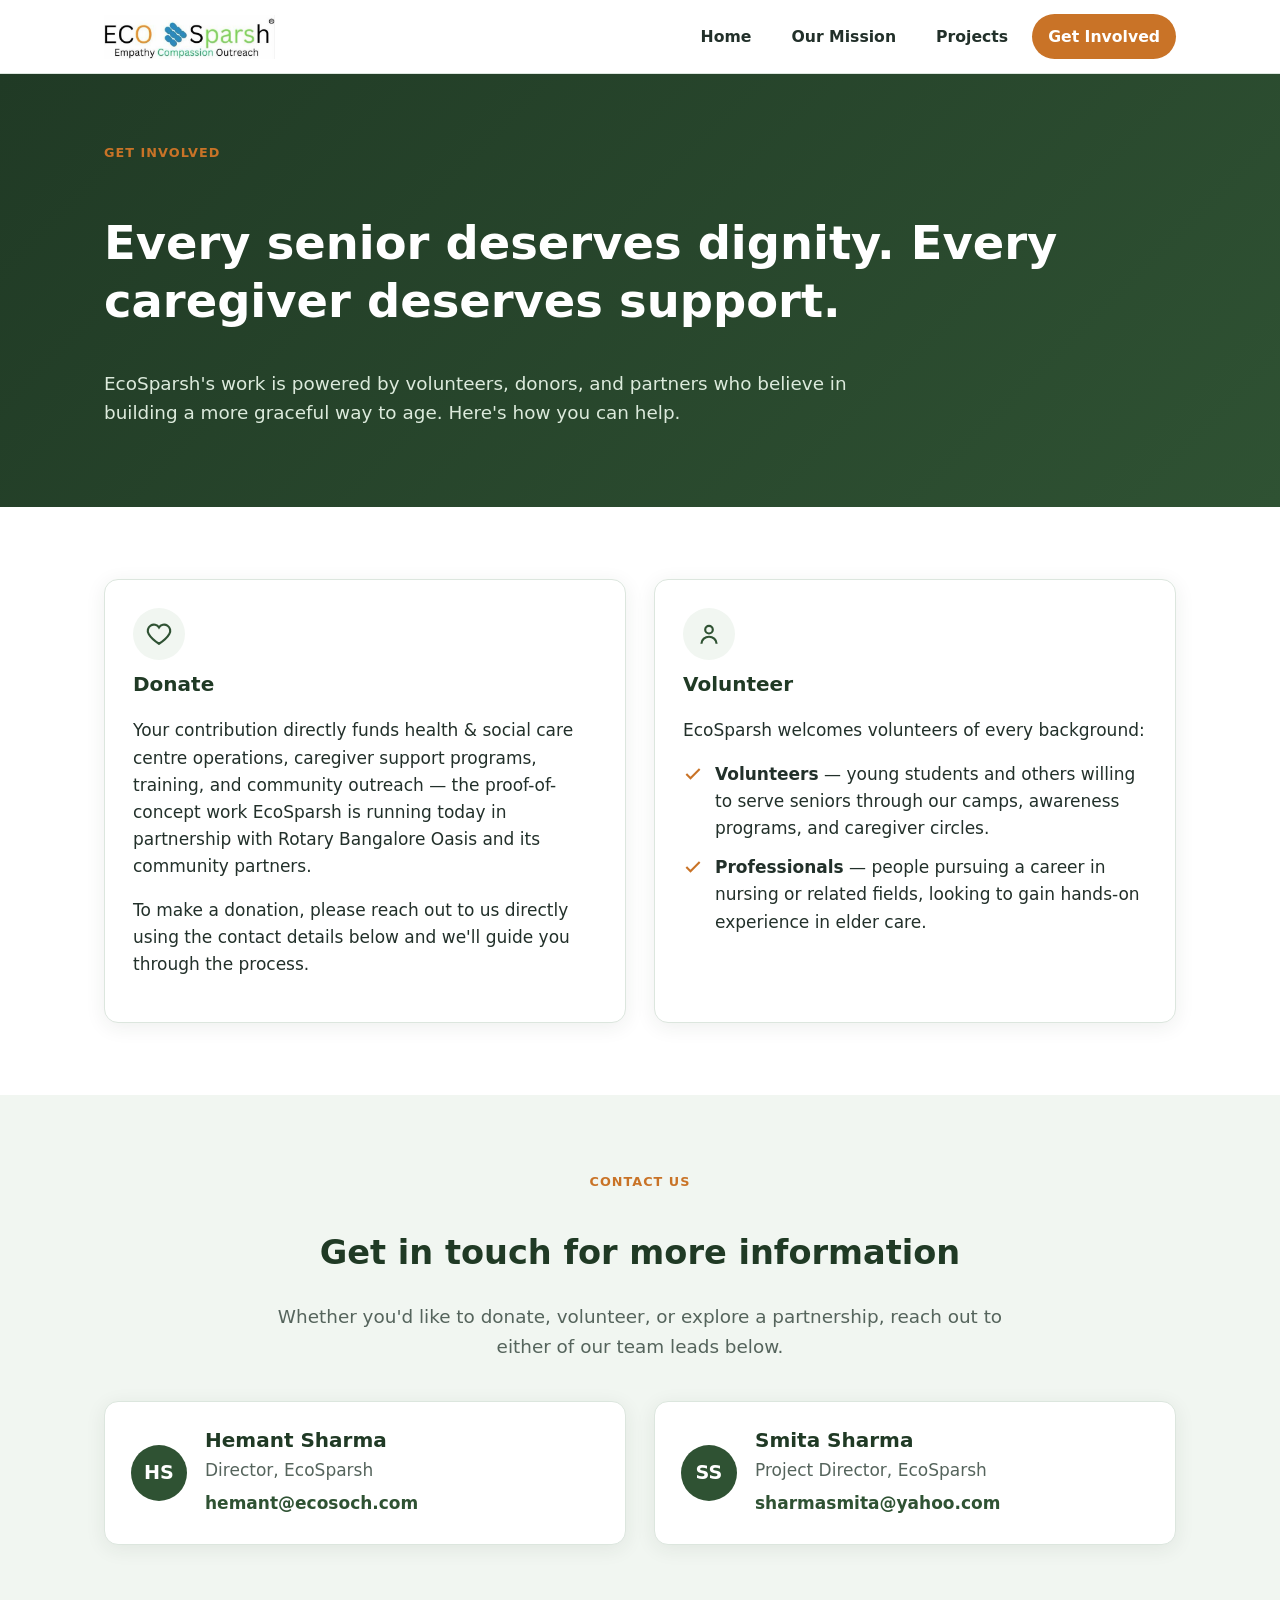
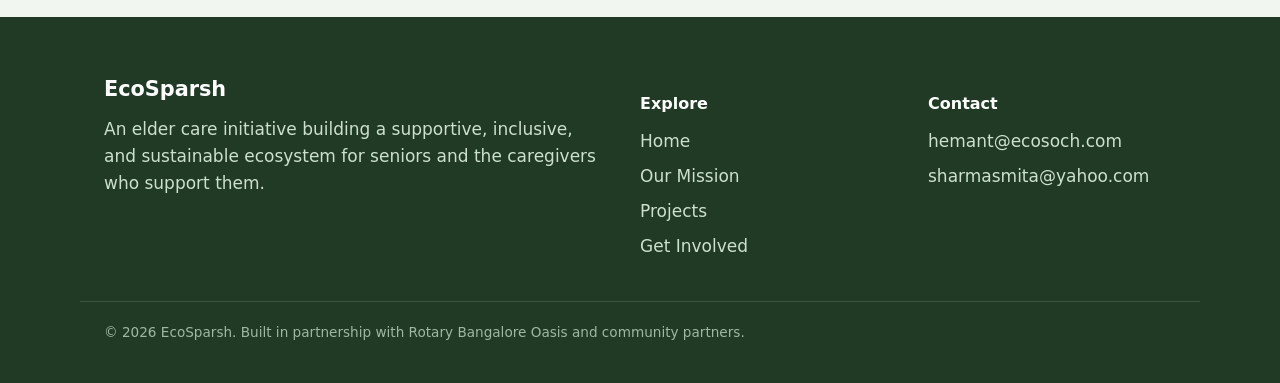
==== get-involved.html @ 5dba7f8b "Initial Upload" ====
<!DOCTYPE html>
<html lang="en">
<head>
<meta charset="UTF-8">
<meta name="viewport" content="width=device-width, initial-scale=1.0">
<title>Get Involved — EcoSparsh</title>
<meta name="description" content="Donate or volunteer with EcoSparsh. Contact us to learn how you can support seniors and caregivers.">
<link rel="icon" href="data:image/svg+xml,%3Csvg xmlns='http://www.w3.org/2000/svg' viewBox='0 0 40 40'%3E%3Ccircle cx='20' cy='20' r='20' fill='%232F5233'/%3E%3Cpath d='M20 30c-5-3-8-7-8-12 0-4 3-7 7-7 3 0 5 2 5 2s2-2 5-2c4 0 7 3 7 7 0 5-3 9-8 12l-4 2-4-2z' fill='%23fff'/%3E%3C/svg%3E">
<link rel="stylesheet" href="css/style.css">
</head>
<body>

<header class="site-header">
  <div class="container nav-wrap">
    <a class="brand" href="index.html">
      <img src="images/EcoSparshLogo.jpeg" alt="EcoSparsh" class="logo-img">
    </a>
    <button class="nav-toggle" aria-label="Toggle navigation" aria-expanded="false">
      <span></span><span></span><span></span>
    </button>
    <nav class="site-nav">
      <ul>
        <li><a href="index.html">Home</a></li>
        <li><a href="mission.html">Our Mission</a></li>
        <li><a href="projects.html">Projects</a></li>
        <li><a href="get-involved.html" class="nav-cta active">Get Involved</a></li>
      </ul>
    </nav>
  </div>
</header>

<main>

  <section class="page-banner">
    <div class="container">
      <span class="eyebrow">Get Involved</span>
      <h1>Every senior deserves dignity. Every caregiver deserves support.</h1>
      <p class="lede">EcoSparsh's work is powered by volunteers, donors, and partners who believe in building a more graceful way to age. Here's how you can help.</p>
    </div>
  </section>

  <section class="section">
    <div class="container">
      <div class="grid grid-2">

        <div class="card">
          <div class="icon-badge">
            <svg viewBox="0 0 24 24" fill="none" stroke="#2F5233" stroke-width="2"><path d="M12 21s-7-4.5-9.5-9A5.5 5.5 0 0 1 12 6a5.5 5.5 0 0 1 9.5 6c-2.5 4.5-9.5 9-9.5 9z"/></svg>
          </div>
          <h3>Donate</h3>
          <p>
            Your contribution directly funds health &amp; social care centre operations, caregiver support
            programs, training, and community outreach — the proof-of-concept work EcoSparsh is running today
            in partnership with Rotary Bangalore Oasis and its community partners.
          </p>
          <p>
            To make a donation, please reach out to us directly using the contact details below and we'll
            guide you through the process.
          </p>
        </div>

        <div class="card">
          <div class="icon-badge">
            <svg viewBox="0 0 24 24" fill="none" stroke="#2F5233" stroke-width="2"><circle cx="12" cy="8" r="3.5"/><path d="M5 21c0-4 3.5-6.5 7-6.5S19 17 19 21"/></svg>
          </div>
          <h3>Volunteer</h3>
          <p>
            EcoSparsh welcomes volunteers of every background:
          </p>
          <ul class="check-list">
            <li><svg viewBox="0 0 24 24" fill="none" stroke="currentColor" stroke-width="2.5"><path d="M20 6 9 17l-5-5"/></svg><span><strong>Volunteers</strong> — young students and others willing to serve seniors through our camps, awareness programs, and caregiver circles.</span></li>
            <li><svg viewBox="0 0 24 24" fill="none" stroke="currentColor" stroke-width="2.5"><path d="M20 6 9 17l-5-5"/></svg><span><strong>Professionals</strong> — people pursuing a career in nursing or related fields, looking to gain hands-on experience in elder care.</span></li>
          </ul>
        </div>

      </div>
    </div>
  </section>

  <section class="section section-alt">
    <div class="container" style="text-align:center;">
      <div class="section-head" style="margin: 0 auto 40px;">
        <span class="eyebrow">Contact Us</span>
        <h2>Get in touch for more information</h2>
        <p class="lede" style="margin: 0 auto;">Whether you'd like to donate, volunteer, or explore a partnership, reach out to either of our team leads below.</p>
      </div>
      <div class="grid grid-2" style="text-align:left;">
        <div class="contact-card">
          <div class="avatar">HS</div>
          <div>
            <h3 style="margin:0 0 4px;">Hemant Sharma</h3>
            <p style="margin:0 0 6px; color: var(--color-text-muted);">Director, EcoSparsh</p>
            <a href="mailto:hemant@ecosoch.com">hemant@ecosoch.com</a>
          </div>
        </div>
        <div class="contact-card">
          <div class="avatar">SS</div>
          <div>
            <h3 style="margin:0 0 4px;">Smita Sharma</h3>
            <p style="margin:0 0 6px; color: var(--color-text-muted);">Project Director, EcoSparsh</p>
            <a href="mailto:sharmasmita@yahoo.com">sharmasmita@yahoo.com</a>
          </div>
        </div>
      </div>
    </div>
  </section>

</main>

<footer class="site-footer">
  <div class="container footer-grid">
    <div>
      <span class="footer-brand">EcoSparsh</span>
      <p>An elder care initiative building a supportive, inclusive, and sustainable ecosystem for seniors and the caregivers who support them.</p>
    </div>
    <div>
      <h4>Explore</h4>
      <ul>
        <li><a href="index.html">Home</a></li>
        <li><a href="mission.html">Our Mission</a></li>
        <li><a href="projects.html">Projects</a></li>
        <li><a href="get-involved.html">Get Involved</a></li>
      </ul>
    </div>
    <div>
      <h4>Contact</h4>
      <ul>
        <li><a href="mailto:hemant@ecosoch.com">hemant@ecosoch.com</a></li>
        <li><a href="mailto:sharmasmita@yahoo.com">sharmasmita@yahoo.com</a></li>
      </ul>
    </div>
  </div>
  <div class="container footer-bottom">
    <p>&copy; 2026 EcoSparsh. Built in partnership with Rotary Bangalore Oasis and community partners.</p>
  </div>
</footer>

<script src="js/main.js"></script>
</body>
</html>
---- css/style.css ----
/* EcoSparsh — shared stylesheet */

:root {
  --color-primary: #2F5233;
  --color-primary-dark: #203A25;
  --color-primary-light: #4C7A52;
  --color-accent: #E08E45;
  --color-accent-dark: #C97327;
  --color-bg: #FFFFFF;
  --color-bg-alt: #F1F6F1;
  --color-text: #22302A;
  --color-text-muted: #55645C;
  --color-border: #DCE6DE;
  --radius: 14px;
  --shadow: 0 4px 20px rgba(34, 48, 42, 0.08);
  --max-width: 1120px;
  --font: "Segoe UI", system-ui, -apple-system, "Helvetica Neue", Arial, sans-serif;
}

* {
  box-sizing: border-box;
}

html {
  scroll-behavior: smooth;
}

body {
  margin: 0;
  font-family: var(--font);
  color: var(--color-text);
  background: var(--color-bg);
  line-height: 1.6;
  font-size: 17px;
}

h1, h2, h3, h4 {
  line-height: 1.25;
  font-weight: 700;
  color: var(--color-primary-dark);
}

h1 { font-size: clamp(2rem, 4vw, 2.9rem); }
h2 { font-size: clamp(1.5rem, 3vw, 2.1rem); }
h3 { font-size: 1.25rem; }

p { margin: 0 0 1rem; }

a {
  color: var(--color-primary);
  text-decoration: none;
}
a:hover, a:focus-visible {
  text-decoration: underline;
}

img { max-width: 100%; display: block; }

ul { margin: 0; padding: 0; }

.container {
  max-width: var(--max-width);
  margin: 0 auto;
  padding: 0 24px;
}

.section {
  padding: 72px 0;
}
.section-alt {
  background: var(--color-bg-alt);
}
.section-primary {
  background: var(--color-primary);
  color: #EFF5EF;
}
.section-primary h2, .section-primary h3 {
  color: #FFFFFF;
}

.eyebrow {
  display: inline-block;
  text-transform: uppercase;
  letter-spacing: 0.08em;
  font-size: 0.8rem;
  font-weight: 700;
  color: var(--color-accent-dark);
  margin-bottom: 0.75rem;
}
.section-primary .eyebrow { color: #F5C48E; }

.lede {
  font-size: 1.15rem;
  color: var(--color-text-muted);
  max-width: 68ch;
}
.section-primary .lede { color: #D9E8DA; }

/* Buttons */
.btn {
  display: inline-block;
  padding: 13px 28px;
  border-radius: 999px;
  font-weight: 700;
  font-size: 1rem;
  border: 2px solid transparent;
  cursor: pointer;
  transition: transform 0.15s ease, box-shadow 0.15s ease, background 0.15s ease;
}
.btn:hover, .btn:focus-visible { text-decoration: none; transform: translateY(-2px); }

.btn-accent {
  background: var(--color-accent);
  color: #2A1B04;
}
.btn-accent:hover { background: var(--color-accent-dark); color: #fff; }

.btn-outline {
  background: transparent;
  border-color: #FFFFFF;
  color: #FFFFFF;
}
.btn-outline:hover { background: rgba(255,255,255,0.12); }

.btn-outline-dark {
  background: transparent;
  border-color: var(--color-primary);
  color: var(--color-primary);
}
.btn-outline-dark:hover { background: var(--color-primary); color: #fff; }

.btn-row {
  display: flex;
  gap: 16px;
  flex-wrap: wrap;
  margin-top: 1.75rem;
}

/* Header / Nav */
.site-header {
  position: sticky;
  top: 0;
  z-index: 50;
  background: #FFFFFF;
  border-bottom: 1px solid var(--color-border);
}

.nav-wrap {
  display: flex;
  align-items: center;
  justify-content: space-between;
  padding-top: 14px;
  padding-bottom: 14px;
  position: relative;
}

.brand {
  display: flex;
  align-items: center;
  gap: 12px;
  color: var(--color-text);
}
.brand:hover { text-decoration: none; }

.logo-img {
  height: 44px;
  width: auto;
  display: block;
}

.brand-text {
  display: flex;
  flex-direction: column;
  line-height: 1.15;
}
.brand-text strong {
  font-size: 1.3rem;
  color: var(--color-primary-dark);
  font-weight: 800;
}
.brand-text small {
  font-size: 0.72rem;
  color: var(--color-text-muted);
  font-weight: 600;
  letter-spacing: 0.02em;
}

.nav-toggle {
  display: none;
  flex-direction: column;
  justify-content: center;
  gap: 5px;
  width: 40px;
  height: 40px;
  border: none;
  background: transparent;
  cursor: pointer;
}
.nav-toggle span {
  display: block;
  height: 3px;
  border-radius: 2px;
  background: var(--color-primary-dark);
}

.site-nav ul {
  display: flex;
  align-items: center;
  gap: 8px;
  list-style: none;
}

.site-nav a {
  display: inline-block;
  padding: 10px 16px;
  border-radius: 999px;
  color: var(--color-text);
  font-weight: 600;
  font-size: 0.98rem;
}
.site-nav a:hover, .site-nav a:focus-visible {
  background: var(--color-bg-alt);
  text-decoration: none;
}
.site-nav a.active {
  background: var(--color-primary);
  color: #fff;
}
.site-nav a.nav-cta {
  background: var(--color-accent);
  color: #2A1B04;
}
.site-nav a.nav-cta:hover { background: var(--color-accent-dark); color: #fff; }
.site-nav a.nav-cta.active { background: var(--color-accent-dark); color: #fff; }

/* Hero */
.hero {
  background: linear-gradient(135deg, var(--color-primary-dark), var(--color-primary));
  color: #F2F7F2;
  padding: 88px 0 96px;
}
.hero .eyebrow { color: #F5C48E; }
.hero h1 { color: #FFFFFF; max-width: 20ch; }
.hero .lede { color: #DCEADC; }

.page-banner {
  background: linear-gradient(135deg, var(--color-primary-dark), var(--color-primary));
  color: #fff;
  padding: 64px 0;
}
.page-banner h1 { color: #fff; }
.page-banner .lede { color: #DCEADC; }

/* Grids & Cards */
.grid {
  display: grid;
  gap: 28px;
}
.grid-3 { grid-template-columns: repeat(3, 1fr); }
.grid-2 { grid-template-columns: repeat(2, 1fr); }
.grid-4 { grid-template-columns: repeat(4, 1fr); }

.card {
  background: #fff;
  border: 1px solid var(--color-border);
  border-radius: var(--radius);
  padding: 28px;
  box-shadow: var(--shadow);
}
.card h3 { margin-top: 12px; }

.icon-badge {
  width: 52px;
  height: 52px;
  border-radius: 50%;
  background: var(--color-bg-alt);
  display: flex;
  align-items: center;
  justify-content: center;
  flex-shrink: 0;
}
.icon-badge svg { width: 26px; height: 26px; }

/* Stats */
.stat {
  text-align: center;
  padding: 20px;
}
.stat-num {
  font-size: clamp(2.1rem, 4vw, 2.8rem);
  font-weight: 800;
  color: var(--color-accent);
  display: block;
}
.stat-label {
  color: #D9E8DA;
  font-size: 0.95rem;
}

/* Numbered project cards */
.project-card {
  background: #fff;
  border: 1px solid var(--color-border);
  border-radius: var(--radius);
  padding: 32px;
  box-shadow: var(--shadow);
  margin-bottom: 28px;
}
.project-card .project-num {
  display: inline-flex;
  align-items: center;
  justify-content: center;
  width: 40px;
  height: 40px;
  border-radius: 50%;
  background: var(--color-primary);
  color: #fff;
  font-weight: 800;
  margin-bottom: 14px;
}
.project-meta {
  display: inline-block;
  font-size: 0.85rem;
  font-weight: 700;
  color: var(--color-primary-dark);
  background: var(--color-bg-alt);
  padding: 4px 12px;
  border-radius: 999px;
  margin-left: 10px;
}
.tag-list {
  display: flex;
  flex-wrap: wrap;
  gap: 8px;
  margin-top: 14px;
  list-style: none;
}
.tag-list li {
  background: var(--color-bg-alt);
  border: 1px solid var(--color-border);
  padding: 5px 14px;
  border-radius: 999px;
  font-size: 0.88rem;
  color: var(--color-primary-dark);
}

/* Check list */
.check-list {
  list-style: none;
  display: grid;
  gap: 12px;
}
.check-list li {
  display: flex;
  gap: 12px;
  align-items: flex-start;
}
.check-list li svg {
  flex-shrink: 0;
  width: 20px;
  height: 20px;
  margin-top: 3px;
  color: var(--color-accent-dark);
}

/* Pillar cards */
.pillar-card {
  background: #fff;
  border: 1px solid var(--color-border);
  border-radius: var(--radius);
  padding: 26px;
  box-shadow: var(--shadow);
}
.pillar-card .pillar-index {
  font-size: 0.85rem;
  font-weight: 800;
  color: var(--color-accent-dark);
  letter-spacing: 0.05em;
}
.pillar-card ul {
  list-style: none;
  margin-top: 14px;
  display: grid;
  gap: 8px;
}
.pillar-card ul li {
  padding-left: 18px;
  position: relative;
  color: var(--color-text-muted);
  font-size: 0.95rem;
}
.pillar-card ul li::before {
  content: "";
  position: absolute;
  left: 0;
  top: 9px;
  width: 6px;
  height: 6px;
  border-radius: 50%;
  background: var(--color-accent);
}

/* Contact cards */
.contact-card {
  background: #fff;
  border: 1px solid var(--color-border);
  border-radius: var(--radius);
  padding: 26px;
  box-shadow: var(--shadow);
  display: flex;
  align-items: center;
  gap: 18px;
}
.contact-card .avatar {
  width: 56px;
  height: 56px;
  border-radius: 50%;
  background: var(--color-primary);
  color: #fff;
  display: flex;
  align-items: center;
  justify-content: center;
  font-weight: 800;
  font-size: 1.2rem;
  flex-shrink: 0;
}
.contact-card a {
  font-weight: 700;
}

.section-head {
  max-width: 70ch;
  margin-bottom: 40px;
}

/* Footer */
.site-footer {
  background: var(--color-primary-dark);
  color: #CDE0CE;
  padding: 56px 0 24px;
}
.footer-grid {
  display: grid;
  grid-template-columns: 2fr 1fr 1fr;
  gap: 40px;
}
.footer-grid h4 {
  color: #fff;
  font-size: 1rem;
  margin-bottom: 14px;
}
.footer-grid ul { list-style: none; display: grid; gap: 8px; }
.footer-grid a { color: #CDE0CE; }
.footer-grid a:hover { color: #fff; }
.footer-brand {
  font-size: 1.3rem;
  font-weight: 800;
  color: #fff;
  margin-bottom: 10px;
  display: block;
}
.footer-bottom {
  border-top: 1px solid rgba(255,255,255,0.12);
  margin-top: 40px;
  padding-top: 20px;
  font-size: 0.85rem;
  color: #9FB8A1;
}

/* Responsive */
@media (max-width: 860px) {
  .grid-3, .grid-2, .grid-4 { grid-template-columns: 1fr; }
  .footer-grid { grid-template-columns: 1fr; }
}

@media (max-width: 720px) {
  .nav-toggle { display: flex; }
  .site-nav {
    position: absolute;
    top: 100%;
    left: 0;
    right: 0;
    background: #fff;
    border-bottom: 1px solid var(--color-border);
    box-shadow: var(--shadow);
    display: none;
  }
  .site-nav.open { display: block; }
  .site-nav ul {
    flex-direction: column;
    align-items: stretch;
    padding: 12px 24px 20px;
    gap: 4px;
  }
  .site-nav a { display: block; }
  .contact-card { flex-direction: column; text-align: center; }
}
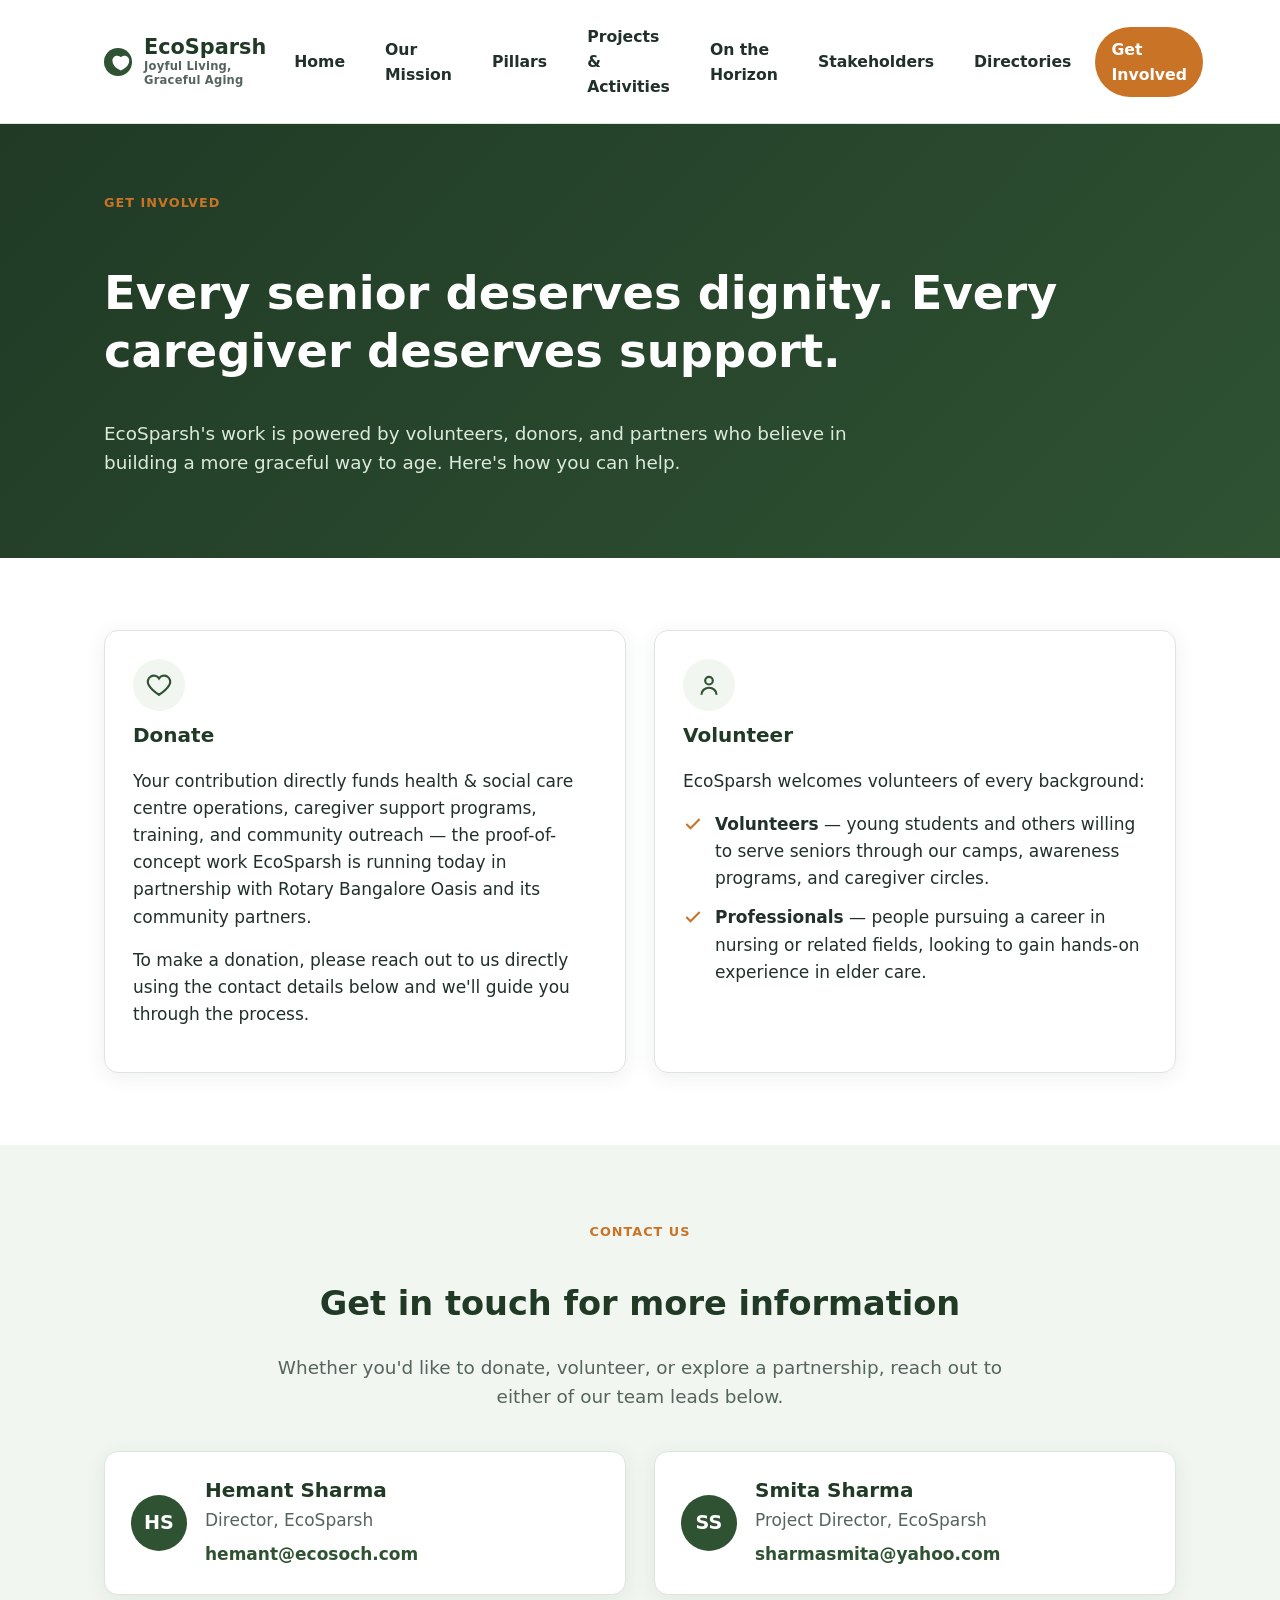
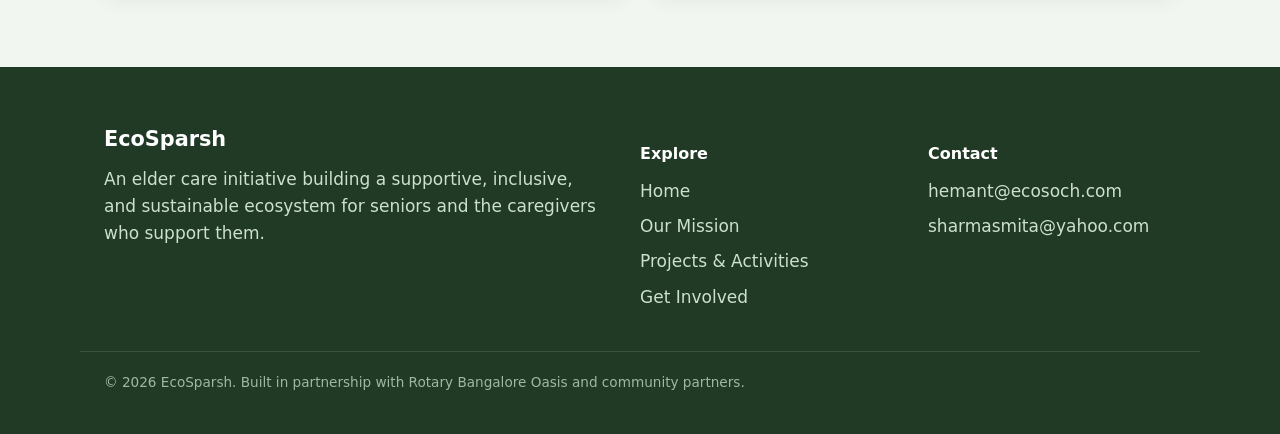
==== commit 98e95e03: "Updated Website" ====
--- a/get-involved.html
+++ b/get-involved.html
@@ -4,7 +4,7 @@
 <meta charset="UTF-8">
 <meta name="viewport" content="width=device-width, initial-scale=1.0">
 <title>Get Involved — EcoSparsh</title>
-<meta name="description" content="Donate or volunteer with EcoSparsh. Contact us to learn how you can support seniors and caregivers.">
+<meta name="description" content="Donate or volunteer with EcoSparsh.">
 <link rel="icon" href="data:image/svg+xml,%3Csvg xmlns='http://www.w3.org/2000/svg' viewBox='0 0 40 40'%3E%3Ccircle cx='20' cy='20' r='20' fill='%232F5233'/%3E%3Cpath d='M20 30c-5-3-8-7-8-12 0-4 3-7 7-7 3 0 5 2 5 2s2-2 5-2c4 0 7 3 7 7 0 5-3 9-8 12l-4 2-4-2z' fill='%23fff'/%3E%3C/svg%3E">
 <link rel="stylesheet" href="css/style.css">
 </head>
@@ -13,7 +13,11 @@
 <header class="site-header">
   <div class="container nav-wrap">
     <a class="brand" href="index.html">
-      <img src="images/EcoSparshLogo.jpeg" alt="EcoSparsh" class="logo-img">
+      <svg width="40" height="40" viewBox="0 0 40 40" aria-hidden="true">
+        <circle cx="20" cy="20" r="20" fill="#2F5233"/>
+        <path d="M20 30c-5-3-8-7-8-12 0-4 3-7 7-7 3 0 5 2 5 2s2-2 5-2c4 0 7 3 7 7 0 5-3 9-8 12l-4 2-4-2z" fill="#fff"/>
+      </svg>
+      <span class="brand-text"><strong>EcoSparsh</strong><small>Joyful Living, Graceful Aging</small></span>
     </a>
     <button class="nav-toggle" aria-label="Toggle navigation" aria-expanded="false">
       <span></span><span></span><span></span>
@@ -22,7 +26,11 @@
       <ul>
         <li><a href="index.html">Home</a></li>
         <li><a href="mission.html">Our Mission</a></li>
-        <li><a href="projects.html">Projects</a></li>
+        <li><a href="pillars.html">Pillars</a></li>
+        <li><a href="projects.html">Projects &amp; Activities</a></li>
+        <li><a href="events.html">On the Horizon</a></li>
+        <li><a href="stakeholders.html">Stakeholders</a></li>
+        <li><a href="directories.html">Directories</a></li>
         <li><a href="get-involved.html" class="nav-cta active">Get Involved</a></li>
       </ul>
     </nav>
@@ -118,7 +126,7 @@
       <ul>
         <li><a href="index.html">Home</a></li>
         <li><a href="mission.html">Our Mission</a></li>
-        <li><a href="projects.html">Projects</a></li>
+        <li><a href="projects.html">Projects &amp; Activities</a></li>
         <li><a href="get-involved.html">Get Involved</a></li>
       </ul>
     </div>
@@ -137,4 +145,4 @@
 
 <script src="js/main.js"></script>
 </body>
-</html>
+</html>
